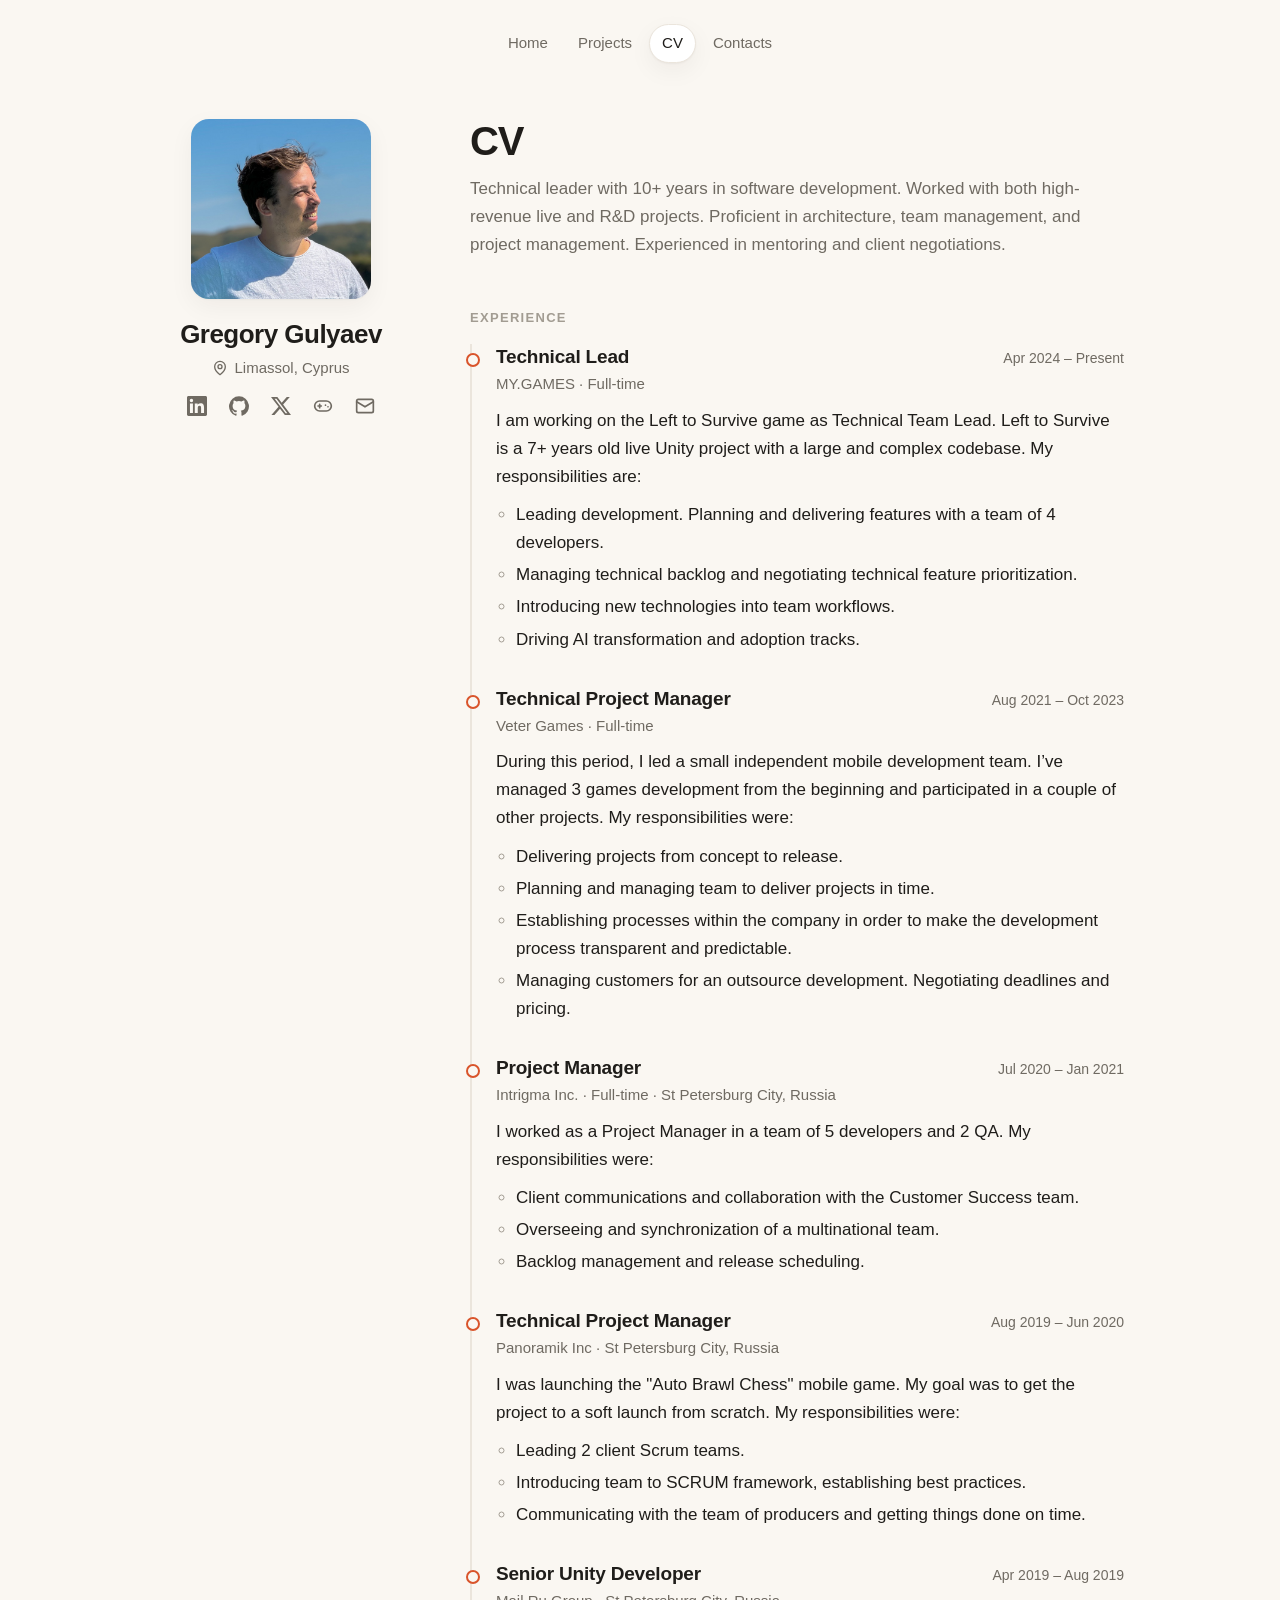
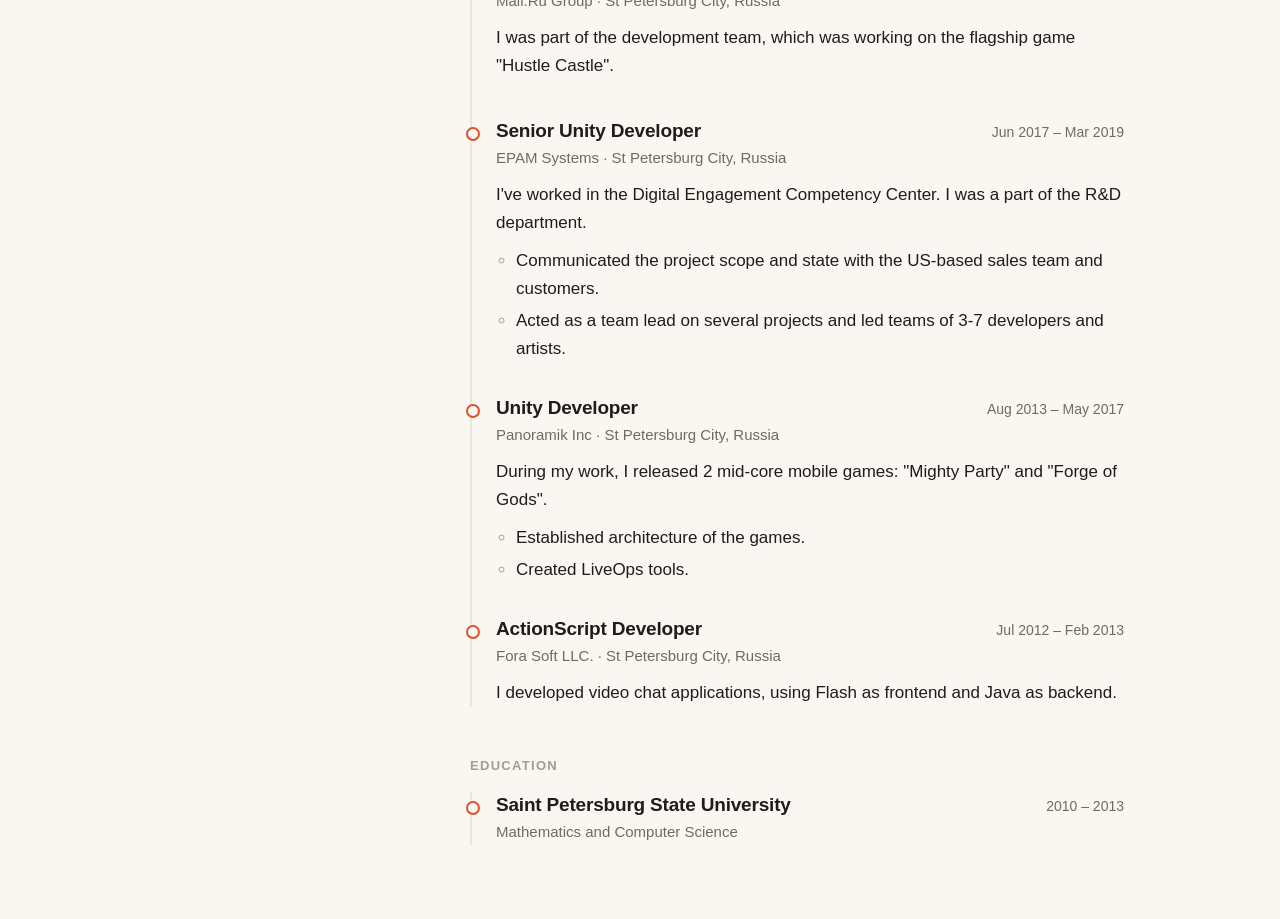
==== cv/index.html @ f85a6e46 "Add CV page from LinkedIn Co-Authored-By: Claude Opus 5.5 <noreply@anthropic.com>" ====
<!doctype html>
<html lang="en">
<head>
  <meta charset="utf-8">
  <meta name="viewport" content="width=device-width, initial-scale=1">
  <title>CV — Gregory Gulyaev</title>
  <meta name="description" content="CV of Gregory Gulyaev: Technical Lead at MY.GAMES, 10+ years in game development.">
  <link rel="canonical" href="https://grisha-gu.dev/cv/">
  <meta property="og:url" content="https://grisha-gu.dev/cv/">
  <meta property="og:title" content="CV — Gregory Gulyaev">
  <meta property="og:description" content="Technical Lead at MY.GAMES, 10+ years in game development.">
  <meta property="og:image" content="https://grisha-gu.dev/me.jpg">
  <meta name="twitter:card" content="summary">
  <meta name="theme-color" content="#faf7f2" media="(prefers-color-scheme: light)">
  <meta name="theme-color" content="#151412" media="(prefers-color-scheme: dark)">
  <link rel="icon" href="data:image/svg+xml,%3Csvg xmlns='http://www.w3.org/2000/svg' viewBox='0 0 100 100'%3E%3Ctext y='.9em' font-size='90'%3E👋%3C/text%3E%3C/svg%3E">
  <link rel="stylesheet" href="/style.css">
</head>
<body>
  <header class="topbar">
    <nav><a href="/">Home</a><a href="/projects/">Projects</a><a href="/cv/" aria-current="page">CV</a><a href="/contacts/">Contacts</a></nav>
  </header>

  <div class="layout">
    <aside class="sidebar">
      <img class="avatar" src="/me.jpg" width="180" height="180" alt="Gregory Gulyaev">
      <p class="name"><a href="/">Gregory Gulyaev</a></p>
      <p class="location"><svg viewBox="0 0 24 24" fill="none" stroke="currentColor" stroke-width="2" stroke-linecap="round" stroke-linejoin="round" aria-hidden="true"><path d="M20 10c0 6-8 12-8 12s-8-6-8-12a8 8 0 0 1 16 0Z"/><circle cx="12" cy="10" r="3"/></svg>Limassol, Cyprus</p>
      <ul class="socials">
        <li><a href="https://www.linkedin.com/in/gregory-gulyaev/" aria-label="LinkedIn" title="LinkedIn"><svg viewBox="0 0 24 24" fill="currentColor" aria-hidden="true"><path d="M20.45 20.45h-3.55v-5.57c0-1.33-.03-3.04-1.85-3.04-1.85 0-2.14 1.45-2.14 2.94v5.67H9.35V9h3.41v1.56h.05c.48-.9 1.64-1.85 3.37-1.85 3.6 0 4.27 2.37 4.27 5.46v6.28ZM5.34 7.43a2.06 2.06 0 1 1 0-4.13 2.06 2.06 0 0 1 0 4.13ZM7.12 20.45H3.56V9h3.56v11.45ZM22.22 0H1.77C.79 0 0 .77 0 1.73v20.54C0 23.23.79 24 1.77 24h20.45c.98 0 1.78-.77 1.78-1.73V1.73C24 .77 23.2 0 22.22 0Z"/></svg></a></li>
        <li><a href="https://github.com/grisha-gu" aria-label="GitHub" title="GitHub"><svg viewBox="0 0 24 24" fill="currentColor" aria-hidden="true"><path d="M12 .3a12 12 0 0 0-3.8 23.38c.6.12.82-.26.82-.57v-2.04c-3.34.73-4.04-1.6-4.04-1.6-.55-1.4-1.34-1.77-1.34-1.77-1.08-.74.09-.73.09-.73 1.2.09 1.84 1.24 1.84 1.24 1.07 1.83 2.8 1.3 3.49 1 .1-.78.42-1.3.76-1.6-2.67-.3-5.47-1.33-5.47-5.93 0-1.31.47-2.38 1.24-3.22-.14-.3-.54-1.52.1-3.18 0 0 1-.32 3.3 1.23a11.5 11.5 0 0 1 6 0c2.28-1.55 3.29-1.23 3.29-1.23.64 1.66.24 2.88.12 3.18a4.65 4.65 0 0 1 1.23 3.22c0 4.61-2.8 5.63-5.48 5.92.42.36.81 1.1.81 2.22v3.29c0 .31.21.69.82.57A12 12 0 0 0 12 .3Z"/></svg></a></li>
        <li><a href="https://x.com/grisha_gu" aria-label="X" title="X"><svg viewBox="0 0 24 24" fill="currentColor" aria-hidden="true"><path d="M18.9 1.15h3.68l-8.04 9.19L24 22.85h-7.4l-5.8-7.59-6.64 7.59H.47l8.6-9.83L0 1.15h7.59l5.25 6.93 6.06-6.93Zm-1.29 19.5h2.04L6.49 3.24H4.3l13.31 17.41Z"/></svg></a></li>
        <li><a href="https://grisha-gu.itch.io/" aria-label="itch.io" title="itch.io"><svg viewBox="0 0 24 24" fill="none" stroke="currentColor" stroke-width="2" stroke-linecap="round" stroke-linejoin="round" aria-hidden="true"><rect x="2" y="6" width="20" height="12" rx="6"/><path d="M6 12h4M8 10v4"/><path d="M15 11h.01M18 13h.01"/></svg></a></li>
        <li><a href="mailto:gregory.gulyaev@gmail.com" aria-label="Email" title="Email"><svg viewBox="0 0 24 24" fill="none" stroke="currentColor" stroke-width="2" stroke-linecap="round" stroke-linejoin="round" aria-hidden="true"><rect x="2" y="4" width="20" height="16" rx="2"/><path d="m22 7-10 6L2 7"/></svg></a></li>
      </ul>
    </aside>

    <main class="content">
      <h1 class="page-title">CV</h1>
      <p class="page-intro">Technical leader with 10+ years in software development. Worked with both high-revenue live and R&amp;D projects. Proficient in architecture, team management, and project management. Experienced in mentoring and client negotiations.</p>

      <h2>Experience</h2>

      <ol class="jobs">
        <li class="job">
          <div class="job-head"><h3>Technical Lead</h3><span class="job-dates">Apr 2024 – Present</span></div>
          <p class="job-meta">MY.GAMES · Full-time</p>
          <p>I am working on the Left to Survive game as Technical Team Lead. Left to Survive is a 7+ years old live Unity project with a large and complex codebase. My responsibilities are:</p>
          <ul>
            <li>Leading development. Planning and delivering features with a team of 4 developers.</li>
            <li>Managing technical backlog and negotiating technical feature prioritization.</li>
            <li>Introducing new technologies into team workflows.</li>
            <li>Driving AI transformation and adoption tracks.</li>
          </ul>
        </li>

        <li class="job">
          <div class="job-head"><h3>Technical Project Manager</h3><span class="job-dates">Aug 2021 – Oct 2023</span></div>
          <p class="job-meta">Veter Games · Full-time</p>
          <p>During this period, I led a small independent mobile development team. I’ve managed 3 games development from the beginning and participated in a couple of other projects. My responsibilities were:</p>
          <ul>
            <li>Delivering projects from concept to release.</li>
            <li>Planning and managing team to deliver projects in time.</li>
            <li>Establishing processes within the company in order to make the development process transparent and predictable.</li>
            <li>Managing customers for an outsource development. Negotiating deadlines and pricing.</li>
          </ul>
        </li>

        <li class="job">
          <div class="job-head"><h3>Project Manager</h3><span class="job-dates">Jul 2020 – Jan 2021</span></div>
          <p class="job-meta">Intrigma Inc. · Full-time · St Petersburg City, Russia</p>
          <p>I worked as a Project Manager in a team of 5 developers and 2 QA. My responsibilities were:</p>
          <ul>
            <li>Client communications and collaboration with the Customer Success team.</li>
            <li>Overseeing and synchronization of a multinational team.</li>
            <li>Backlog management and release scheduling.</li>
          </ul>
        </li>

        <li class="job">
          <div class="job-head"><h3>Technical Project Manager</h3><span class="job-dates">Aug 2019 – Jun 2020</span></div>
          <p class="job-meta">Panoramik Inc · St Petersburg City, Russia</p>
          <p>I was launching the "Auto Brawl Chess" mobile game. My goal was to get the project to a soft launch from scratch. My responsibilities were:</p>
          <ul>
            <li>Leading 2 client Scrum teams.</li>
            <li>Introducing team to SCRUM framework, establishing best practices.</li>
            <li>Communicating with the team of producers and getting things done on time.</li>
          </ul>
        </li>

        <li class="job">
          <div class="job-head"><h3>Senior Unity Developer</h3><span class="job-dates">Apr 2019 – Aug 2019</span></div>
          <p class="job-meta">Mail.Ru Group · St Petersburg City, Russia</p>
          <p>I was part of the development team, which was working on the flagship game "Hustle Castle".</p>
        </li>

        <li class="job">
          <div class="job-head"><h3>Senior Unity Developer</h3><span class="job-dates">Jun 2017 – Mar 2019</span></div>
          <p class="job-meta">EPAM Systems · St Petersburg City, Russia</p>
          <p>I've worked in the Digital Engagement Competency Center. I was a part of the R&amp;D department.</p>
          <ul>
            <li>Communicated the project scope and state with the US-based sales team and customers.</li>
            <li>Acted as a team lead on several projects and led teams of 3-7 developers and artists.</li>
          </ul>
        </li>

        <li class="job">
          <div class="job-head"><h3>Unity Developer</h3><span class="job-dates">Aug 2013 – May 2017</span></div>
          <p class="job-meta">Panoramik Inc · St Petersburg City, Russia</p>
          <p>During my work, I released 2 mid-core mobile games: "Mighty Party" and "Forge of Gods".</p>
          <ul>
            <li>Established architecture of the games.</li>
            <li>Created LiveOps tools.</li>
          </ul>
        </li>

        <li class="job">
          <div class="job-head"><h3>ActionScript Developer</h3><span class="job-dates">Jul 2012 – Feb 2013</span></div>
          <p class="job-meta">Fora Soft LLC. · St Petersburg City, Russia</p>
          <p>I developed video chat applications, using Flash as frontend and Java as backend.</p>
        </li>
      </ol>

      <h2>Education</h2>

      <ol class="jobs">
        <li class="job">
          <div class="job-head"><h3>Saint Petersburg State University</h3><span class="job-dates">2010 – 2013</span></div>
          <p class="job-meta">Mathematics and Computer Science</p>
        </li>
      </ol>
    </main>
  </div>
</body>
</html>
---- style.css ----
:root {
  --bg: #faf7f2;
  --fg: #1f1d1a;
  --muted: #6f6a62;
  --faint: #a29c92;
  --accent: #d9542b;
  --accent-soft: #fbe6dc;
  --card: #ffffff;
  --border: #ebe5dc;
  --shadow: 0 1px 2px rgba(31, 29, 26, 0.04), 0 8px 24px rgba(31, 29, 26, 0.05);
}

@media (prefers-color-scheme: dark) {
  :root {
    --bg: #151412;
    --fg: #eeeae4;
    --muted: #a39d94;
    --faint: #6e6961;
    --accent: #ff8a5c;
    --accent-soft: #3a2219;
    --card: #1e1c1a;
    --border: #2e2b27;
    --shadow: none;
  }
}

* { box-sizing: border-box; }

html { -webkit-text-size-adjust: 100%; }

body {
  margin: 0;
  background: var(--bg);
  color: var(--fg);
  font: 17px/1.65 -apple-system, BlinkMacSystemFont, "Segoe UI", Inter, Roboto, sans-serif;
  -webkit-font-smoothing: antialiased;
}

a { color: inherit; text-decoration-color: var(--accent); text-decoration-thickness: 2px; text-underline-offset: 3px; }
a:hover { color: var(--accent); }

/* Top bar */

.topbar {
  max-width: 1000px;
  margin: 0 auto;
  padding: 24px 16px 0;
  display: flex;
  align-items: center;
  justify-content: center;
  gap: 16px;
}
.topbar nav { display: flex; gap: 4px; }
.topbar nav a {
  font-size: 15px;
  color: var(--muted);
  text-decoration: none;
  padding: 6px 12px;
  border: 1px solid transparent;
  border-radius: 999px;
}
.topbar nav a:hover { color: var(--fg); background: var(--accent-soft); }
.topbar nav a[aria-current="page"] { color: var(--fg); background: var(--card); border-color: var(--border); box-shadow: var(--shadow); }

/* Layout */

.layout {
  max-width: 1000px;
  margin: 0 auto;
  padding: 56px 16px 64px;
  display: grid;
  grid-template-columns: 250px minmax(0, 1fr);
  gap: 64px;
  align-items: start;
}

/* Sidebar */

.sidebar { position: sticky; top: 32px; text-align: center; }

.avatar {
  display: block;
  width: 180px;
  max-width: 100%;
  margin: 0 auto;
  height: auto;
  aspect-ratio: 1;
  object-fit: cover;
  border-radius: 18px;
  box-shadow: var(--shadow);
  user-select: none;
}

.name {
  font-size: 26px;
  line-height: 1.2;
  font-weight: 700;
  letter-spacing: -0.02em;
  margin: 20px 0 6px;
}

.name a { text-decoration: none; }

.location { display: flex; align-items: center; justify-content: center; gap: 6px; color: var(--muted); font-size: 15px; margin: 0 0 6px; }
.location svg { width: 16px; height: 16px; flex: none; }

.socials { list-style: none; padding: 0; margin: 0; display: flex; flex-wrap: wrap; justify-content: center; gap: 4px; }
.socials a { display: grid; place-items: center; width: 38px; height: 38px; border-radius: 10px; color: var(--muted); }
.socials a:hover { background: var(--accent-soft); color: var(--accent); }
.socials svg { width: 20px; height: 20px; }

/* Content */

.content { min-width: 0; }

.hello {
  font-size: 44px;
  line-height: 1.1;
  font-weight: 750;
  letter-spacing: -0.03em;
  margin: 0 0 28px;
}

.wave { display: inline-block; transform-origin: 70% 70%; animation: wave 2s ease-in-out 0.6s 1; }
.hello:hover .wave { animation: wave 1.6s ease-in-out; }
@keyframes wave {
  0%, 60%, 100% { transform: rotate(0); }
  10%, 30% { transform: rotate(14deg); }
  20% { transform: rotate(-8deg); }
  40% { transform: rotate(-4deg); }
  50% { transform: rotate(10deg); }
}

.lead { font-size: 20px; line-height: 1.55; margin: 0 0 18px; }
.content p { margin: 0 0 18px; }

h2 {
  font-size: 13px;
  font-weight: 600;
  text-transform: uppercase;
  letter-spacing: 0.1em;
  color: var(--faint);
  margin: 48px 0 16px;
}

.now { list-style: none; padding: 0; margin: 0; display: grid; gap: 10px; }
.now li { position: relative; padding-left: 38px; }
.now li::before { content: attr(data-emoji); position: absolute; left: 0; width: 24px; text-align: center; }

.say-hi {
  margin-top: 48px;
  padding: 24px 28px;
  border-radius: 18px;
  background: var(--card);
  border: 1px solid var(--border);
  box-shadow: var(--shadow);
}
.say-hi h2 { margin-top: 0; }
.say-hi p:last-child { margin-bottom: 0; }

.button {
  display: inline-flex;
  align-items: center;
  gap: 8px;
  padding: 10px 18px;
  border-radius: 999px;
  background: var(--accent);
  color: #fff;
  font-weight: 600;
  font-size: 15px;
  text-decoration: none;
}
.button:hover { color: #fff; filter: brightness(1.08); }
@media (prefers-color-scheme: dark) { .button, .button:hover { color: #1a0f0a; } }

.aka { margin-top: 40px; font-size: 14px; color: var(--faint); }

/* Projects */

.page-title { font-size: 40px; line-height: 1.1; font-weight: 750; letter-spacing: -0.03em; margin: 0 0 12px; }
.page-intro { color: var(--muted); margin: 0 0 36px; }

.card {
  display: grid;
  grid-template-columns: 56px minmax(0, 1fr);
  gap: 20px;
  padding: 24px;
  margin-bottom: 20px;
  border-radius: 18px;
  background: var(--card);
  border: 1px solid var(--border);
  box-shadow: var(--shadow);
}
.card-icon {
  width: 56px;
  height: 56px;
  border-radius: 14px;
  display: grid;
  place-items: center;
  font-size: 28px;
  background: var(--accent-soft);
}
.card-head { display: flex; flex-wrap: wrap; align-items: center; gap: 10px; margin-bottom: 6px; }
.card h2 { font-size: 22px; text-transform: none; letter-spacing: -0.01em; color: var(--fg); font-weight: 700; margin: 0; }
.content .card p { margin: 0 0 12px; }
.content .card p:last-child { margin-bottom: 0; }

.pill {
  font-size: 12px;
  font-weight: 600;
  padding: 3px 10px;
  border-radius: 999px;
  color: var(--accent);
  background: var(--accent-soft);
}

.tags { display: flex; flex-wrap: wrap; gap: 6px; list-style: none; padding: 0; margin: 0 0 14px; }
.tags li { font-size: 13px; color: var(--muted); border: 1px solid var(--border); border-radius: 6px; padding: 2px 8px; }

.more { font-weight: 600; text-decoration: none; color: var(--accent); }
.more:hover { text-decoration: underline; }

/* CV */

.jobs { list-style: none; padding: 0; margin: 0; }
.job { position: relative; padding: 0 0 28px 24px; border-left: 2px solid var(--border); }
.job:last-child { padding-bottom: 0; }
.job::before { content: ""; position: absolute; left: -6px; top: 9px; width: 10px; height: 10px; border-radius: 50%; background: var(--bg); border: 2px solid var(--accent); }
.job-head { display: flex; flex-wrap: wrap; align-items: baseline; justify-content: space-between; column-gap: 16px; }
.job h3 { font-size: 19px; line-height: 1.35; font-weight: 700; letter-spacing: -0.01em; margin: 0; }
.job-dates { font-size: 14px; color: var(--muted); white-space: nowrap; }
.content .job-meta { color: var(--muted); font-size: 15px; margin: 2px 0 10px; }
.content .job p { margin-bottom: 10px; }
.job ul { margin: 0; padding-left: 20px; }
.job li { margin-bottom: 4px; }
.job li::marker { color: var(--faint); }

/* Phone */

@media (max-width: 760px) {
  .layout { grid-template-columns: 1fr; gap: 40px; padding-top: 32px; }
  .sidebar { position: static; text-align: left; display: grid; grid-template-columns: 96px minmax(0, 1fr); column-gap: 20px; align-items: center; }
  .avatar { grid-row: span 3; width: 100%; margin: 0; border-radius: 14px; }
  .name { margin: 0 0 2px; font-size: 24px; }
  .location { justify-content: flex-start; margin: 0 0 2px; }
  .socials { justify-content: flex-start; margin-left: -8px; }
  .hello { font-size: 36px; }
  .lead { font-size: 18px; }
  .card { grid-template-columns: 1fr; gap: 14px; padding: 20px; }
}

@media (prefers-reduced-motion: reduce) {
  .wave, .hello:hover .wave { animation: none; }
}
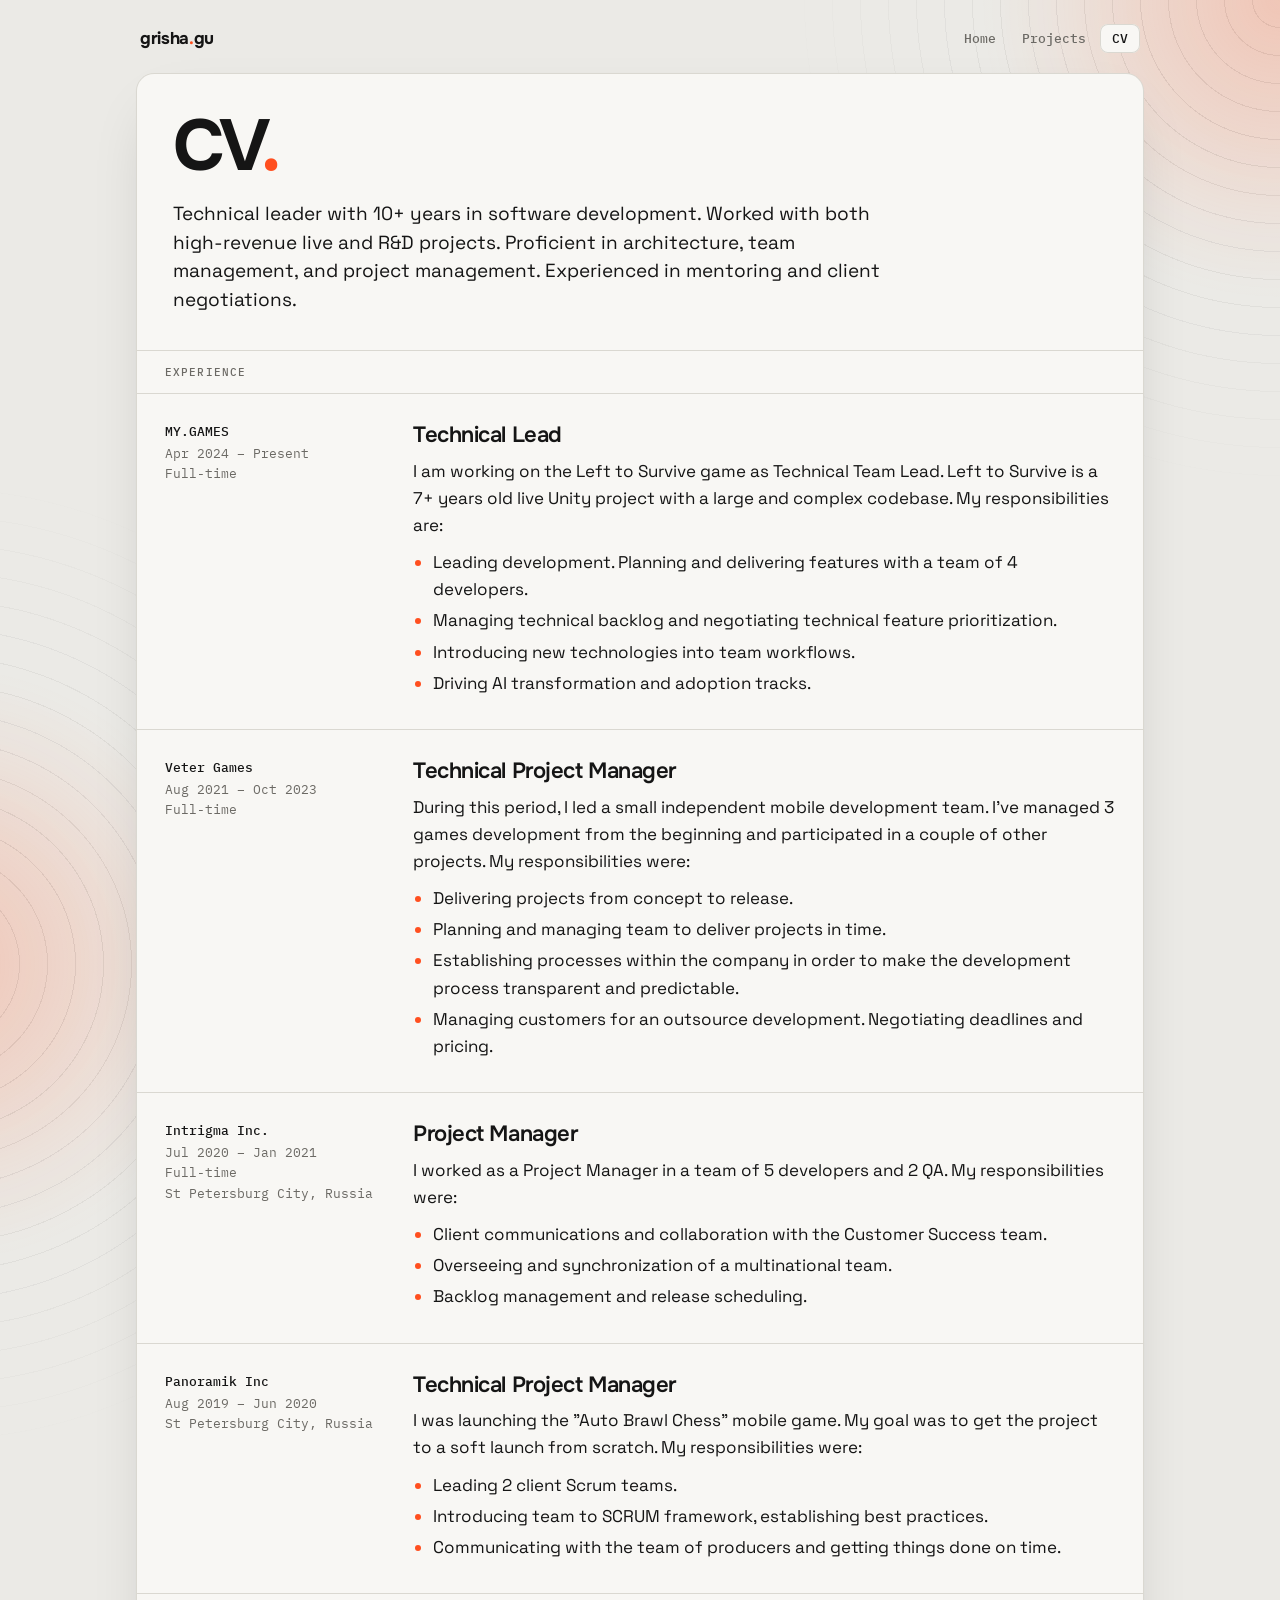
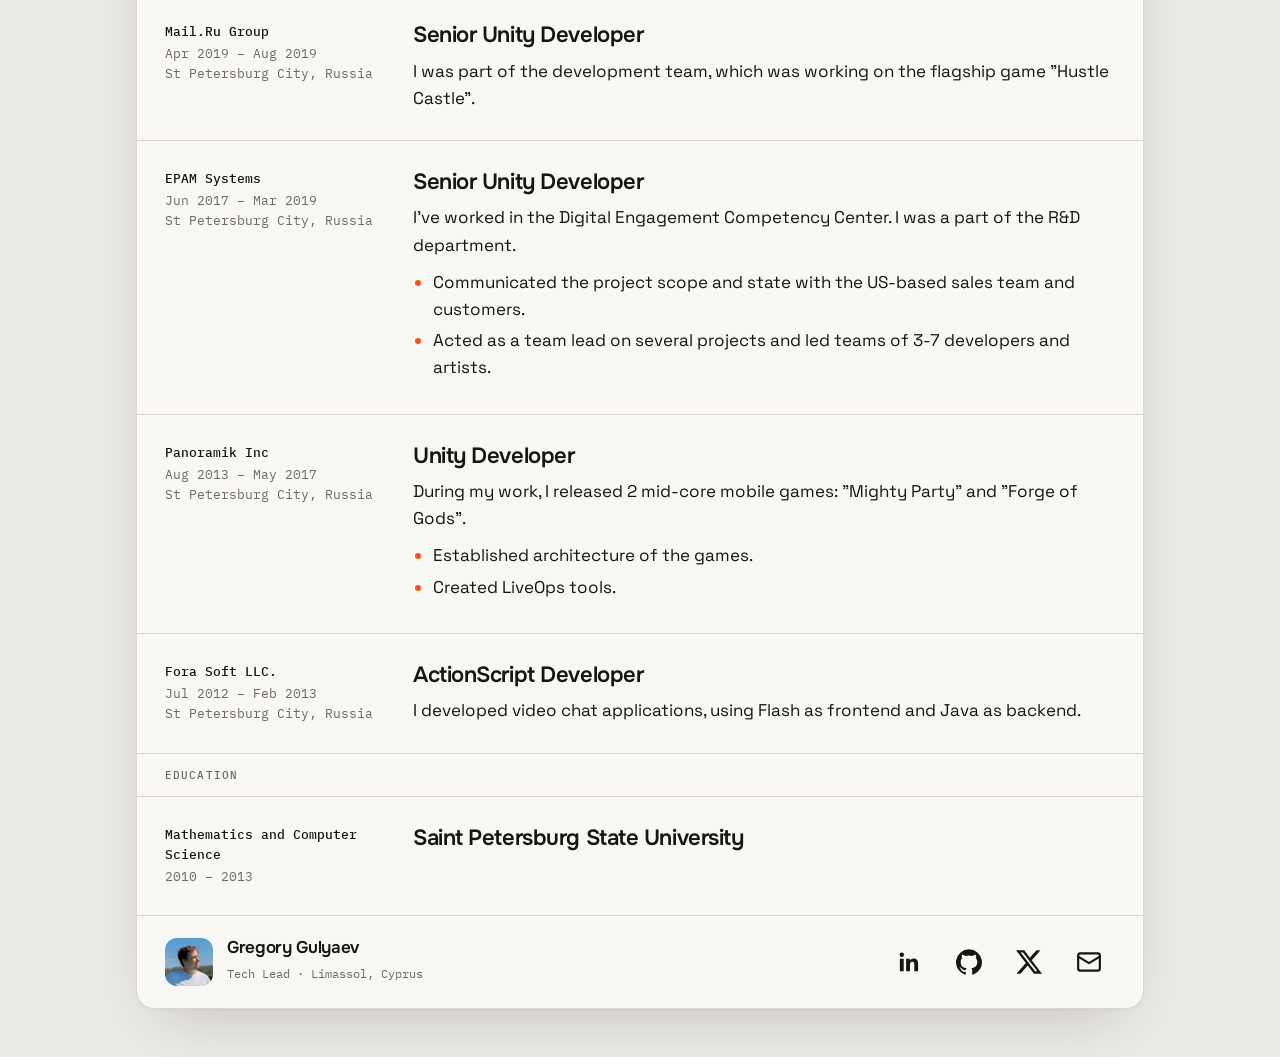
==== commit 8468357e: "Redesign site: single panel layout with dividers, Onest headings, ripple background Home becomes a b" ====
--- a/cv/index.html
+++ b/cv/index.html
@@ -11,40 +11,34 @@
   <meta property="og:description" content="Technical Lead at MY.GAMES, 10+ years in game development.">
   <meta property="og:image" content="https://grisha-gu.dev/me.jpg">
   <meta name="twitter:card" content="summary">
-  <meta name="theme-color" content="#faf7f2" media="(prefers-color-scheme: light)">
-  <meta name="theme-color" content="#151412" media="(prefers-color-scheme: dark)">
+  <meta name="theme-color" content="#ebeae6" media="(prefers-color-scheme: light)">
+  <meta name="theme-color" content="#0e0f10" media="(prefers-color-scheme: dark)">
   <link rel="icon" href="data:image/svg+xml,%3Csvg xmlns='http://www.w3.org/2000/svg' viewBox='0 0 100 100'%3E%3Ctext y='.9em' font-size='90'%3E👋%3C/text%3E%3C/svg%3E">
+  <link rel="preconnect" href="https://fonts.googleapis.com">
+  <link rel="preconnect" href="https://fonts.gstatic.com" crossorigin>
+  <link href="https://fonts.googleapis.com/css2?family=Onest:wght@500;600;700&family=Space+Grotesk:wght@400;500;700&family=IBM+Plex+Mono:wght@400;500&display=swap" rel="stylesheet">
   <link rel="stylesheet" href="/style.css">
 </head>
 <body>
-  <header class="topbar">
-    <nav><a href="/">Home</a><a href="/projects/">Projects</a><a href="/cv/" aria-current="page">CV</a><a href="/contacts/">Contacts</a></nav>
-  </header>
+  <div class="ripple a" aria-hidden="true"></div>
+  <div class="ripple b" aria-hidden="true"></div>
+  <div class="wrap">
+    <header class="top">
+      <a class="me" href="/">grisha<span>.</span>gu</a>
+      <nav><a href="/">Home</a><a href="/projects/">Projects</a><a href="/cv/" aria-current="page">CV</a></nav>
+    </header>
 
-  <div class="layout">
-    <aside class="sidebar">
-      <img class="avatar" src="/me.jpg" width="180" height="180" alt="Gregory Gulyaev">
-      <p class="name"><a href="/">Gregory Gulyaev</a></p>
-      <p class="location"><svg viewBox="0 0 24 24" fill="none" stroke="currentColor" stroke-width="2" stroke-linecap="round" stroke-linejoin="round" aria-hidden="true"><path d="M20 10c0 6-8 12-8 12s-8-6-8-12a8 8 0 0 1 16 0Z"/><circle cx="12" cy="10" r="3"/></svg>Limassol, Cyprus</p>
-      <ul class="socials">
-        <li><a href="https://www.linkedin.com/in/gregory-gulyaev/" aria-label="LinkedIn" title="LinkedIn"><svg viewBox="0 0 24 24" fill="currentColor" aria-hidden="true"><path d="M20.45 20.45h-3.55v-5.57c0-1.33-.03-3.04-1.85-3.04-1.85 0-2.14 1.45-2.14 2.94v5.67H9.35V9h3.41v1.56h.05c.48-.9 1.64-1.85 3.37-1.85 3.6 0 4.27 2.37 4.27 5.46v6.28ZM5.34 7.43a2.06 2.06 0 1 1 0-4.13 2.06 2.06 0 0 1 0 4.13ZM7.12 20.45H3.56V9h3.56v11.45ZM22.22 0H1.77C.79 0 0 .77 0 1.73v20.54C0 23.23.79 24 1.77 24h20.45c.98 0 1.78-.77 1.78-1.73V1.73C24 .77 23.2 0 22.22 0Z"/></svg></a></li>
-        <li><a href="https://github.com/grisha-gu" aria-label="GitHub" title="GitHub"><svg viewBox="0 0 24 24" fill="currentColor" aria-hidden="true"><path d="M12 .3a12 12 0 0 0-3.8 23.38c.6.12.82-.26.82-.57v-2.04c-3.34.73-4.04-1.6-4.04-1.6-.55-1.4-1.34-1.77-1.34-1.77-1.08-.74.09-.73.09-.73 1.2.09 1.84 1.24 1.84 1.24 1.07 1.83 2.8 1.3 3.49 1 .1-.78.42-1.3.76-1.6-2.67-.3-5.47-1.33-5.47-5.93 0-1.31.47-2.38 1.24-3.22-.14-.3-.54-1.52.1-3.18 0 0 1-.32 3.3 1.23a11.5 11.5 0 0 1 6 0c2.28-1.55 3.29-1.23 3.29-1.23.64 1.66.24 2.88.12 3.18a4.65 4.65 0 0 1 1.23 3.22c0 4.61-2.8 5.63-5.48 5.92.42.36.81 1.1.81 2.22v3.29c0 .31.21.69.82.57A12 12 0 0 0 12 .3Z"/></svg></a></li>
-        <li><a href="https://x.com/grisha_gu" aria-label="X" title="X"><svg viewBox="0 0 24 24" fill="currentColor" aria-hidden="true"><path d="M18.9 1.15h3.68l-8.04 9.19L24 22.85h-7.4l-5.8-7.59-6.64 7.59H.47l8.6-9.83L0 1.15h7.59l5.25 6.93 6.06-6.93Zm-1.29 19.5h2.04L6.49 3.24H4.3l13.31 17.41Z"/></svg></a></li>
-        <li><a href="https://grisha-gu.itch.io/" aria-label="itch.io" title="itch.io"><svg viewBox="0 0 24 24" fill="none" stroke="currentColor" stroke-width="2" stroke-linecap="round" stroke-linejoin="round" aria-hidden="true"><rect x="2" y="6" width="20" height="12" rx="6"/><path d="M6 12h4M8 10v4"/><path d="M15 11h.01M18 13h.01"/></svg></a></li>
-        <li><a href="mailto:gregory.gulyaev@gmail.com" aria-label="Email" title="Email"><svg viewBox="0 0 24 24" fill="none" stroke="currentColor" stroke-width="2" stroke-linecap="round" stroke-linejoin="round" aria-hidden="true"><rect x="2" y="4" width="20" height="16" rx="2"/><path d="m22 7-10 6L2 7"/></svg></a></li>
-      </ul>
-    </aside>
+    <main class="panel">
+      <section class="cell page-head">
+        <h1 class="page-title">CV<span class="dot">.</span></h1>
+        <p class="page-intro">Technical leader with 10+ years in software development. Worked with both high-revenue live and R&amp;D projects. Proficient in architecture, team management, and project management. Experienced in mentoring and client negotiations.</p>
+      </section>
 
-    <main class="content">
-      <h1 class="page-title">CV</h1>
-      <p class="page-intro">Technical leader with 10+ years in software development. Worked with both high-revenue live and R&amp;D projects. Proficient in architecture, team management, and project management. Experienced in mentoring and client negotiations.</p>
-
-      <h2>Experience</h2>
-
-      <ol class="jobs">
-        <li class="job">
-          <div class="job-head"><h3>Technical Lead</h3><span class="job-dates">Apr 2024 – Present</span></div>
-          <p class="job-meta">MY.GAMES · Full-time</p>
+      <h2 class="cell label section-label">Experience</h2>
+      <article class="cell job">
+        <div class="job-side"><b>MY.GAMES</b>Apr 2024 – Present<br>Full-time</div>
+        <div>
+          <h3>Technical Lead</h3>
           <p>I am working on the Left to Survive game as Technical Team Lead. Left to Survive is a 7+ years old live Unity project with a large and complex codebase. My responsibilities are:</p>
           <ul>
             <li>Leading development. Planning and delivering features with a team of 4 developers.</li>
@@ -52,11 +46,12 @@
             <li>Introducing new technologies into team workflows.</li>
             <li>Driving AI transformation and adoption tracks.</li>
           </ul>
-        </li>
-
-        <li class="job">
-          <div class="job-head"><h3>Technical Project Manager</h3><span class="job-dates">Aug 2021 – Oct 2023</span></div>
-          <p class="job-meta">Veter Games · Full-time</p>
+        </div>
+      </article>
+      <article class="cell job">
+        <div class="job-side"><b>Veter Games</b>Aug 2021 – Oct 2023<br>Full-time</div>
+        <div>
+          <h3>Technical Project Manager</h3>
           <p>During this period, I led a small independent mobile development team. I’ve managed 3 games development from the beginning and participated in a couple of other projects. My responsibilities were:</p>
           <ul>
             <li>Delivering projects from concept to release.</li>
@@ -64,71 +59,84 @@
             <li>Establishing processes within the company in order to make the development process transparent and predictable.</li>
             <li>Managing customers for an outsource development. Negotiating deadlines and pricing.</li>
           </ul>
-        </li>
-
-        <li class="job">
-          <div class="job-head"><h3>Project Manager</h3><span class="job-dates">Jul 2020 – Jan 2021</span></div>
-          <p class="job-meta">Intrigma Inc. · Full-time · St Petersburg City, Russia</p>
+        </div>
+      </article>
+      <article class="cell job">
+        <div class="job-side"><b>Intrigma Inc.</b>Jul 2020 – Jan 2021<br>Full-time<br>St Petersburg City, Russia</div>
+        <div>
+          <h3>Project Manager</h3>
           <p>I worked as a Project Manager in a team of 5 developers and 2 QA. My responsibilities were:</p>
           <ul>
             <li>Client communications and collaboration with the Customer Success team.</li>
             <li>Overseeing and synchronization of a multinational team.</li>
             <li>Backlog management and release scheduling.</li>
           </ul>
-        </li>
-
-        <li class="job">
-          <div class="job-head"><h3>Technical Project Manager</h3><span class="job-dates">Aug 2019 – Jun 2020</span></div>
-          <p class="job-meta">Panoramik Inc · St Petersburg City, Russia</p>
+        </div>
+      </article>
+      <article class="cell job">
+        <div class="job-side"><b>Panoramik Inc</b>Aug 2019 – Jun 2020<br>St Petersburg City, Russia</div>
+        <div>
+          <h3>Technical Project Manager</h3>
           <p>I was launching the "Auto Brawl Chess" mobile game. My goal was to get the project to a soft launch from scratch. My responsibilities were:</p>
           <ul>
             <li>Leading 2 client Scrum teams.</li>
             <li>Introducing team to SCRUM framework, establishing best practices.</li>
             <li>Communicating with the team of producers and getting things done on time.</li>
           </ul>
-        </li>
-
-        <li class="job">
-          <div class="job-head"><h3>Senior Unity Developer</h3><span class="job-dates">Apr 2019 – Aug 2019</span></div>
-          <p class="job-meta">Mail.Ru Group · St Petersburg City, Russia</p>
+        </div>
+      </article>
+      <article class="cell job">
+        <div class="job-side"><b>Mail.Ru Group</b>Apr 2019 – Aug 2019<br>St Petersburg City, Russia</div>
+        <div>
+          <h3>Senior Unity Developer</h3>
           <p>I was part of the development team, which was working on the flagship game "Hustle Castle".</p>
-        </li>
-
-        <li class="job">
-          <div class="job-head"><h3>Senior Unity Developer</h3><span class="job-dates">Jun 2017 – Mar 2019</span></div>
-          <p class="job-meta">EPAM Systems · St Petersburg City, Russia</p>
+        </div>
+      </article>
+      <article class="cell job">
+        <div class="job-side"><b>EPAM Systems</b>Jun 2017 – Mar 2019<br>St Petersburg City, Russia</div>
+        <div>
+          <h3>Senior Unity Developer</h3>
           <p>I've worked in the Digital Engagement Competency Center. I was a part of the R&amp;D department.</p>
           <ul>
             <li>Communicated the project scope and state with the US-based sales team and customers.</li>
             <li>Acted as a team lead on several projects and led teams of 3-7 developers and artists.</li>
           </ul>
-        </li>
-
-        <li class="job">
-          <div class="job-head"><h3>Unity Developer</h3><span class="job-dates">Aug 2013 – May 2017</span></div>
-          <p class="job-meta">Panoramik Inc · St Petersburg City, Russia</p>
+        </div>
+      </article>
+      <article class="cell job">
+        <div class="job-side"><b>Panoramik Inc</b>Aug 2013 – May 2017<br>St Petersburg City, Russia</div>
+        <div>
+          <h3>Unity Developer</h3>
           <p>During my work, I released 2 mid-core mobile games: "Mighty Party" and "Forge of Gods".</p>
           <ul>
             <li>Established architecture of the games.</li>
             <li>Created LiveOps tools.</li>
           </ul>
-        </li>
+        </div>
+      </article>
+      <article class="cell job">
+        <div class="job-side"><b>Fora Soft LLC.</b>Jul 2012 – Feb 2013<br>St Petersburg City, Russia</div>
+        <div>
+          <h3>ActionScript Developer</h3>
+          <p>I developed video chat applications, using Flash as frontend and Java as backend.</p>
+        </div>
+      </article>
 
-        <li class="job">
-          <div class="job-head"><h3>ActionScript Developer</h3><span class="job-dates">Jul 2012 – Feb 2013</span></div>
-          <p class="job-meta">Fora Soft LLC. · St Petersburg City, Russia</p>
-          <p>I developed video chat applications, using Flash as frontend and Java as backend.</p>
-        </li>
-      </ol>
+      <h2 class="cell label section-label">Education</h2>
+      <article class="cell job">
+        <div class="job-side"><b>Mathematics and Computer Science</b>2010 – 2013</div>
+        <div><h3>Saint Petersburg State University</h3></div>
+      </article>
 
-      <h2>Education</h2>
-
-      <ol class="jobs">
-        <li class="job">
-          <div class="job-head"><h3>Saint Petersburg State University</h3><span class="job-dates">2010 – 2013</span></div>
-          <p class="job-meta">Mathematics and Computer Science</p>
-        </li>
-      </ol>
+      <footer class="cell whoami">
+        <a class="id" href="/"><img src="/me.jpg" width="48" height="48" alt=""><span><span class="name">Gregory Gulyaev</span><span class="loc">Tech Lead · Limassol, Cyprus</span></span></a>
+          <div class="icons">
+            <a class="icon" href="https://www.linkedin.com/in/gregory-gulyaev/" aria-label="LinkedIn" title="LinkedIn"><svg viewBox="0 0 24 24" fill="currentColor" aria-hidden="true"><path d="M20.45 20.45h-3.55v-5.57c0-1.33-.03-3.04-1.85-3.04-1.85 0-2.14 1.45-2.14 2.94v5.67H9.35V9h3.41v1.56h.05c.48-.9 1.64-1.85 3.37-1.85 3.6 0 4.27 2.37 4.27 5.46v6.28ZM5.34 7.43a2.06 2.06 0 1 1 0-4.13 2.06 2.06 0 0 1 0 4.13ZM7.12 20.45H3.56V9h3.56v11.45Z"/></svg></a>
+            <a class="icon" href="https://github.com/grisha-gu" aria-label="GitHub" title="GitHub"><svg viewBox="0 0 24 24" fill="currentColor" aria-hidden="true"><path d="M12 .3a12 12 0 0 0-3.8 23.38c.6.12.82-.26.82-.57v-2.04c-3.34.73-4.04-1.6-4.04-1.6-.55-1.4-1.34-1.77-1.34-1.77-1.08-.74.09-.73.09-.73 1.2.09 1.84 1.24 1.84 1.24 1.07 1.83 2.8 1.3 3.49 1 .1-.78.42-1.3.76-1.6-2.67-.3-5.47-1.33-5.47-5.93 0-1.31.47-2.38 1.24-3.22-.14-.3-.54-1.52.1-3.18 0 0 1-.32 3.3 1.23a11.5 11.5 0 0 1 6 0c2.28-1.55 3.29-1.23 3.29-1.23.64 1.66.24 2.88.12 3.18a4.65 4.65 0 0 1 1.23 3.22c0 4.61-2.8 5.63-5.48 5.92.42.36.81 1.1.81 2.22v3.29c0 .31.21.69.82.57A12 12 0 0 0 12 .3Z"/></svg></a>
+            <a class="icon" href="https://x.com/grisha_gu" aria-label="X" title="X"><svg viewBox="0 0 24 24" fill="currentColor" aria-hidden="true"><path d="M18.9 1.15h3.68l-8.04 9.19L24 22.85h-7.4l-5.8-7.59-6.64 7.59H.47l8.6-9.83L0 1.15h7.59l5.25 6.93 6.06-6.93Zm-1.29 19.5h2.04L6.49 3.24H4.3l13.31 17.41Z"/></svg></a>
+            <a class="icon" href="mailto:gregory.gulyaev@gmail.com" aria-label="Email" title="gregory.gulyaev@gmail.com"><svg viewBox="0 0 24 24" fill="none" stroke="currentColor" stroke-width="2" stroke-linecap="round" stroke-linejoin="round" aria-hidden="true"><rect x="2" y="4" width="20" height="16" rx="2"/><path d="m22 7-10 6L2 7"/></svg></a>
+          </div>
+      </footer>
     </main>
   </div>
 </body>
--- a/style.css
+++ b/style.css
@@ -1,26 +1,28 @@
 :root {
-  --bg: #faf7f2;
-  --fg: #1f1d1a;
-  --muted: #6f6a62;
-  --faint: #a29c92;
-  --accent: #d9542b;
-  --accent-soft: #fbe6dc;
-  --card: #ffffff;
-  --border: #ebe5dc;
-  --shadow: 0 1px 2px rgba(31, 29, 26, 0.04), 0 8px 24px rgba(31, 29, 26, 0.05);
+  --bg: #ebeae6;
+  --tile: #f8f7f4;
+  --ink: #151515;
+  --dim: #6c6a65;
+  --line: #dad8d1;
+  --ring: rgba(21, 21, 21, .09);
+  --glow: rgba(255, 106, 61, .28);
+  --accent: #ff4f1f;
+  --on-accent: #fff;
+  --head: "Onest", system-ui, sans-serif;
+  --mono: "IBM Plex Mono", ui-monospace, SFMono-Regular, Menlo, monospace;
 }
 
 @media (prefers-color-scheme: dark) {
   :root {
-    --bg: #151412;
-    --fg: #eeeae4;
-    --muted: #a39d94;
-    --faint: #6e6961;
-    --accent: #ff8a5c;
-    --accent-soft: #3a2219;
-    --card: #1e1c1a;
-    --border: #2e2b27;
-    --shadow: none;
+    --bg: #0e0f10;
+    --tile: #18191a;
+    --ink: #edece8;
+    --dim: #8e8c87;
+    --line: #2a2b2c;
+    --ring: rgba(237, 236, 232, .07);
+    --glow: rgba(255, 106, 61, .2);
+    --accent: #ff6a3d;
+    --on-accent: #150a05;
   }
 }
 
@@ -30,225 +32,155 @@
 
 body {
   margin: 0;
+  min-height: 100vh;
   background: var(--bg);
-  color: var(--fg);
-  font: 17px/1.65 -apple-system, BlinkMacSystemFont, "Segoe UI", Inter, Roboto, sans-serif;
+  color: var(--ink);
+  font: 17px/1.6 "Space Grotesk", system-ui, sans-serif;
   -webkit-font-smoothing: antialiased;
+  position: relative;
 }
 
-a { color: inherit; text-decoration-color: var(--accent); text-decoration-thickness: 2px; text-underline-offset: 3px; }
-a:hover { color: var(--accent); }
+a { color: inherit; text-decoration: none; }
+::selection { background: var(--accent); color: var(--on-accent); }
+
+/* Background: concentric ripples from two corners */
+
+.ripple {
+  position: fixed;
+  width: 110vmax;
+  height: 110vmax;
+  pointer-events: none;
+  z-index: -1;
+  border-radius: 50%;
+  background: radial-gradient(circle, var(--glow), transparent 30%), repeating-radial-gradient(circle, transparent 0 27px, var(--ring) 27px 28px);
+  -webkit-mask-image: radial-gradient(circle, #000 15%, transparent 50%);
+          mask-image: radial-gradient(circle, #000 15%, transparent 50%);
+}
+.ripple.a { top: -55vmax; right: -55vmax; }
+.ripple.b { bottom: -60vmax; left: -60vmax; }
 
 /* Top bar */
 
-.topbar {
-  max-width: 1000px;
-  margin: 0 auto;
-  padding: 24px 16px 0;
-  display: flex;
-  align-items: center;
-  justify-content: center;
-  gap: 16px;
+.wrap { max-width: 1040px; margin: 0 auto; padding: 20px 16px 48px; }
+
+.top { display: flex; justify-content: space-between; align-items: center; padding: 4px 4px 20px; }
+.top .me { font-family: var(--head); font-weight: 700; letter-spacing: -0.02em; }
+.top .me span { color: var(--accent); }
+.top nav { display: flex; gap: 2px; font: 500 13px var(--mono); }
+.top nav a { padding: 6px 12px; border-radius: 8px; color: var(--dim); }
+.top nav a:hover { color: var(--ink); background: var(--tile); }
+.top nav a[aria-current] { color: var(--ink); background: var(--tile); box-shadow: inset 0 0 0 1px var(--line); }
+
+/* Panel: one card, dividers come from the 1px gaps showing the line colour */
+
+.panel {
+  display: grid;
+  grid-template-columns: repeat(12, minmax(0, 1fr));
+  gap: 1px;
+  background: var(--line);
+  border: 1px solid var(--line);
+  border-radius: 18px;
+  overflow: hidden;
+  box-shadow: 0 1px 2px rgba(0, 0, 0, .04), 0 24px 60px -24px rgba(0, 0, 0, .2);
 }
-.topbar nav { display: flex; gap: 4px; }
-.topbar nav a {
-  font-size: 15px;
-  color: var(--muted);
-  text-decoration: none;
-  padding: 6px 12px;
-  border: 1px solid transparent;
-  border-radius: 999px;
-}
-.topbar nav a:hover { color: var(--fg); background: var(--accent-soft); }
-.topbar nav a[aria-current="page"] { color: var(--fg); background: var(--card); border-color: var(--border); box-shadow: var(--shadow); }
+.cell { grid-column: 1 / -1; background: var(--tile); padding: 28px; min-width: 0; position: relative; }
+.label { font: 500 11px var(--mono); text-transform: uppercase; letter-spacing: .1em; color: var(--dim); margin: 0 0 14px; }
 
-/* Layout */
+.aka { margin: 14px 4px 0; font: 11px var(--mono); color: var(--dim); }
 
-.layout {
-  max-width: 1000px;
-  margin: 0 auto;
-  padding: 56px 16px 64px;
-  display: grid;
-  grid-template-columns: 250px minmax(0, 1fr);
-  gap: 64px;
-  align-items: start;
-}
+/* Contact icons */
 
-/* Sidebar */
+.icons { width: 100%; display: grid; grid-template-columns: repeat(4, 1fr); gap: 8px; }
+.icon { height: 52px; display: grid; place-items: center; border-radius: 12px; color: var(--ink); transition: background .15s, transform .15s; }
+.icon svg { width: 26px; height: 26px; }
+.icon:hover { background: var(--bg); transform: translateY(-2px); }
 
-.sidebar { position: sticky; top: 32px; text-align: center; }
+/* Home: photo + contacts on the left, text and links on the right */
 
-.avatar {
-  display: block;
-  width: 180px;
-  max-width: 100%;
-  margin: 0 auto;
-  height: auto;
-  aspect-ratio: 1;
-  object-fit: cover;
-  border-radius: 18px;
-  box-shadow: var(--shadow);
-  user-select: none;
-}
+.photo { grid-column: 1 / span 4; grid-row: 1 / span 2; padding: 0; }
+.photo img { width: 100%; height: 100%; object-fit: cover; display: block; }
 
-.name {
-  font-size: 26px;
-  line-height: 1.2;
-  font-weight: 700;
-  letter-spacing: -0.02em;
-  margin: 20px 0 6px;
-}
+.hero { grid-column: 5 / -1; grid-row: 1; padding: 36px; }
+.hero h1 { font-family: var(--head); font-size: clamp(46px, 7.8vw, 90px); line-height: .96; letter-spacing: -0.04em; font-weight: 700; margin: 0 0 32px; }
+.dot { color: var(--accent); }
+.hero .lead { font-size: 21px; line-height: 1.45; margin: 0; max-width: 36ch; }
 
-.name a { text-decoration: none; }
+.now { grid-column: 5 / -1; grid-row: 2; }
+.now p { margin: 0; max-width: 60ch; }
 
-.location { display: flex; align-items: center; justify-content: center; gap: 6px; color: var(--muted); font-size: 15px; margin: 0 0 6px; }
-.location svg { width: 16px; height: 16px; flex: none; }
+.go { grid-column: span 4; grid-row: 3; display: flex; align-items: center; justify-content: space-between; gap: 12px; transition: background .2s; }
+.go .t { font-family: var(--head); font-size: 30px; font-weight: 600; letter-spacing: -0.03em; line-height: 1; display: block; }
+.go .d { color: var(--dim); font-size: 15px; margin-top: 8px; display: block; }
+.go:hover { background: var(--bg); }
 
-.socials { list-style: none; padding: 0; margin: 0; display: flex; flex-wrap: wrap; justify-content: center; gap: 4px; }
-.socials a { display: grid; place-items: center; width: 38px; height: 38px; border-radius: 10px; color: var(--muted); }
-.socials a:hover { background: var(--accent-soft); color: var(--accent); }
-.socials svg { width: 20px; height: 20px; }
+.arr { flex: none; display: grid; place-items: center; color: var(--dim); transition: transform .2s, color .2s; }
+.arr svg { width: 24px; height: 24px; }
+a:hover > .arr { transform: translate(3px, -3px); color: var(--accent); }
 
-/* Content */
+.contacts { grid-column: 1 / span 4; grid-row: 3; display: flex; flex-direction: column; justify-content: space-between; gap: 10px; }
+.contacts .label { margin: 0; }
 
-.content { min-width: 0; }
+/* Inner pages */
 
-.hello {
-  font-size: 44px;
-  line-height: 1.1;
-  font-weight: 750;
-  letter-spacing: -0.03em;
-  margin: 0 0 28px;
-}
+.page-head { padding: 36px; }
+.page-title { font-family: var(--head); font-size: clamp(44px, 7vw, 72px); line-height: 1; letter-spacing: -0.04em; font-weight: 700; margin: 0 0 18px; }
+.page-intro { margin: 0; max-width: 62ch; font-size: 19px; line-height: 1.5; }
+.page-intro a, .prose a { text-decoration: underline; text-decoration-color: var(--accent); text-decoration-thickness: 2px; text-underline-offset: 3px; }
+.page-intro a:hover, .prose a:hover { color: var(--accent); }
 
-.wave { display: inline-block; transform-origin: 70% 70%; animation: wave 2s ease-in-out 0.6s 1; }
-.hello:hover .wave { animation: wave 1.6s ease-in-out; }
-@keyframes wave {
-  0%, 60%, 100% { transform: rotate(0); }
-  10%, 30% { transform: rotate(14deg); }
-  20% { transform: rotate(-8deg); }
-  40% { transform: rotate(-4deg); }
-  50% { transform: rotate(10deg); }
-}
-
-.lead { font-size: 20px; line-height: 1.55; margin: 0 0 18px; }
-.content p { margin: 0 0 18px; }
-
-h2 {
-  font-size: 13px;
-  font-weight: 600;
-  text-transform: uppercase;
-  letter-spacing: 0.1em;
-  color: var(--faint);
-  margin: 48px 0 16px;
-}
-
-.now { list-style: none; padding: 0; margin: 0; display: grid; gap: 10px; }
-.now li { position: relative; padding-left: 38px; }
-.now li::before { content: attr(data-emoji); position: absolute; left: 0; width: 24px; text-align: center; }
-
-.say-hi {
-  margin-top: 48px;
-  padding: 24px 28px;
-  border-radius: 18px;
-  background: var(--card);
-  border: 1px solid var(--border);
-  box-shadow: var(--shadow);
-}
-.say-hi h2 { margin-top: 0; }
-.say-hi p:last-child { margin-bottom: 0; }
-
-.button {
-  display: inline-flex;
-  align-items: center;
-  gap: 8px;
-  padding: 10px 18px;
-  border-radius: 999px;
-  background: var(--accent);
-  color: #fff;
-  font-weight: 600;
-  font-size: 15px;
-  text-decoration: none;
-}
-.button:hover { color: #fff; filter: brightness(1.08); }
-@media (prefers-color-scheme: dark) { .button, .button:hover { color: #1a0f0a; } }
-
-.aka { margin-top: 40px; font-size: 14px; color: var(--faint); }
+.section-label { padding: 14px 28px; margin: 0; }
 
 /* Projects */
 
-.page-title { font-size: 40px; line-height: 1.1; font-weight: 750; letter-spacing: -0.03em; margin: 0 0 12px; }
-.page-intro { color: var(--muted); margin: 0 0 36px; }
-
-.card {
-  display: grid;
-  grid-template-columns: 56px minmax(0, 1fr);
-  gap: 20px;
-  padding: 24px;
-  margin-bottom: 20px;
-  border-radius: 18px;
-  background: var(--card);
-  border: 1px solid var(--border);
-  box-shadow: var(--shadow);
-}
-.card-icon {
-  width: 56px;
-  height: 56px;
-  border-radius: 14px;
-  display: grid;
-  place-items: center;
-  font-size: 28px;
-  background: var(--accent-soft);
-}
-.card-head { display: flex; flex-wrap: wrap; align-items: center; gap: 10px; margin-bottom: 6px; }
-.card h2 { font-size: 22px; text-transform: none; letter-spacing: -0.01em; color: var(--fg); font-weight: 700; margin: 0; }
-.content .card p { margin: 0 0 12px; }
-.content .card p:last-child { margin-bottom: 0; }
-
-.pill {
-  font-size: 12px;
-  font-weight: 600;
-  padding: 3px 10px;
-  border-radius: 999px;
-  color: var(--accent);
-  background: var(--accent-soft);
-}
-
-.tags { display: flex; flex-wrap: wrap; gap: 6px; list-style: none; padding: 0; margin: 0 0 14px; }
-.tags li { font-size: 13px; color: var(--muted); border: 1px solid var(--border); border-radius: 6px; padding: 2px 8px; }
-
-.more { font-weight: 600; text-decoration: none; color: var(--accent); }
-.more:hover { text-decoration: underline; }
+.project { grid-column: span 6; display: flex; flex-direction: column; }
+.project-head { display: flex; flex-wrap: wrap; align-items: center; gap: 10px; margin-bottom: 10px; }
+.project h2 { font-family: var(--head); font-size: 28px; line-height: 1.1; letter-spacing: -0.03em; font-weight: 600; margin: 0; }
+.project p { margin: 0 0 14px; }
+.pill { font: 500 11px var(--mono); text-transform: uppercase; letter-spacing: .06em; padding: 3px 9px; border-radius: 999px; color: var(--accent); background: color-mix(in srgb, var(--accent) 12%, transparent); }
+.tags { display: flex; flex-wrap: wrap; gap: 6px; list-style: none; padding: 0; margin: 0 0 16px; }
+.tags li { font: 12px var(--mono); color: var(--dim); background: var(--bg); border-radius: 6px; padding: 3px 8px; }
+.more { margin-top: auto; display: inline-flex; align-items: center; gap: 6px; font-weight: 500; align-self: flex-start; }
+.more .arr svg { width: 18px; height: 18px; }
+.more:hover { color: var(--accent); }
 
 /* CV */
 
-.jobs { list-style: none; padding: 0; margin: 0; }
-.job { position: relative; padding: 0 0 28px 24px; border-left: 2px solid var(--border); }
-.job:last-child { padding-bottom: 0; }
-.job::before { content: ""; position: absolute; left: -6px; top: 9px; width: 10px; height: 10px; border-radius: 50%; background: var(--bg); border: 2px solid var(--accent); }
-.job-head { display: flex; flex-wrap: wrap; align-items: baseline; justify-content: space-between; column-gap: 16px; }
-.job h3 { font-size: 19px; line-height: 1.35; font-weight: 700; letter-spacing: -0.01em; margin: 0; }
-.job-dates { font-size: 14px; color: var(--muted); white-space: nowrap; }
-.content .job-meta { color: var(--muted); font-size: 15px; margin: 2px 0 10px; }
-.content .job p { margin-bottom: 10px; }
+.job { display: grid; grid-template-columns: 220px minmax(0, 1fr); gap: 28px; }
+.job-side { font: 13px/1.55 var(--mono); color: var(--dim); }
+.job-side b { display: block; font-weight: 500; color: var(--ink); margin-bottom: 2px; }
+.job h3 { font-family: var(--head); font-size: 22px; line-height: 1.25; letter-spacing: -0.02em; font-weight: 600; margin: 0 0 8px; }
+.job p { margin: 0 0 10px; }
+.job p:last-child { margin-bottom: 0; }
 .job ul { margin: 0; padding-left: 20px; }
 .job li { margin-bottom: 4px; }
-.job li::marker { color: var(--faint); }
+.job li::marker { color: var(--accent); }
+
+/* Footer card on inner pages */
+
+.whoami { display: flex; align-items: center; justify-content: space-between; gap: 20px; flex-wrap: wrap; padding: 20px 28px; }
+.whoami .id { display: flex; align-items: center; gap: 14px; }
+.whoami img { width: 48px; height: 48px; border-radius: 12px; object-fit: cover; display: block; }
+.whoami .name { font-family: var(--head); font-weight: 600; letter-spacing: -0.02em; line-height: 1.2; display: block; }
+.whoami .loc { font: 12px var(--mono); color: var(--dim); }
+.whoami .icons { width: auto; grid-template-columns: repeat(4, 52px); }
 
 /* Phone */
 
-@media (max-width: 760px) {
-  .layout { grid-template-columns: 1fr; gap: 40px; padding-top: 32px; }
-  .sidebar { position: static; text-align: left; display: grid; grid-template-columns: 96px minmax(0, 1fr); column-gap: 20px; align-items: center; }
-  .avatar { grid-row: span 3; width: 100%; margin: 0; border-radius: 14px; }
-  .name { margin: 0 0 2px; font-size: 24px; }
-  .location { justify-content: flex-start; margin: 0 0 2px; }
-  .socials { justify-content: flex-start; margin-left: -8px; }
-  .hello { font-size: 36px; }
-  .lead { font-size: 18px; }
-  .card { grid-template-columns: 1fr; gap: 14px; padding: 20px; }
+@media (max-width: 860px) {
+  .photo, .hero, .now, .contacts, .project { grid-column: 1 / -1; grid-row: auto; }
+  .go { grid-column: span 6; grid-row: auto; }
+  .photo { order: -1; }
+  .photo img { aspect-ratio: 4 / 3; }
+  .hero, .page-head { padding: 28px 22px; }
+  .cell { padding: 22px; }
+  .section-label { padding: 12px 22px; }
+  .contacts .icons { max-width: 300px; }
+  .job { grid-template-columns: 1fr; gap: 10px; }
+  .whoami { padding: 18px 22px; }
 }
 
-@media (prefers-reduced-motion: reduce) {
-  .wave, .hello:hover .wave { animation: none; }
+@media (max-width: 460px) {
+  .go { grid-column: 1 / -1; }
+  .top nav a { padding: 6px 8px; }
+  .whoami .icons { grid-template-columns: repeat(4, 44px); gap: 4px; }
 }
